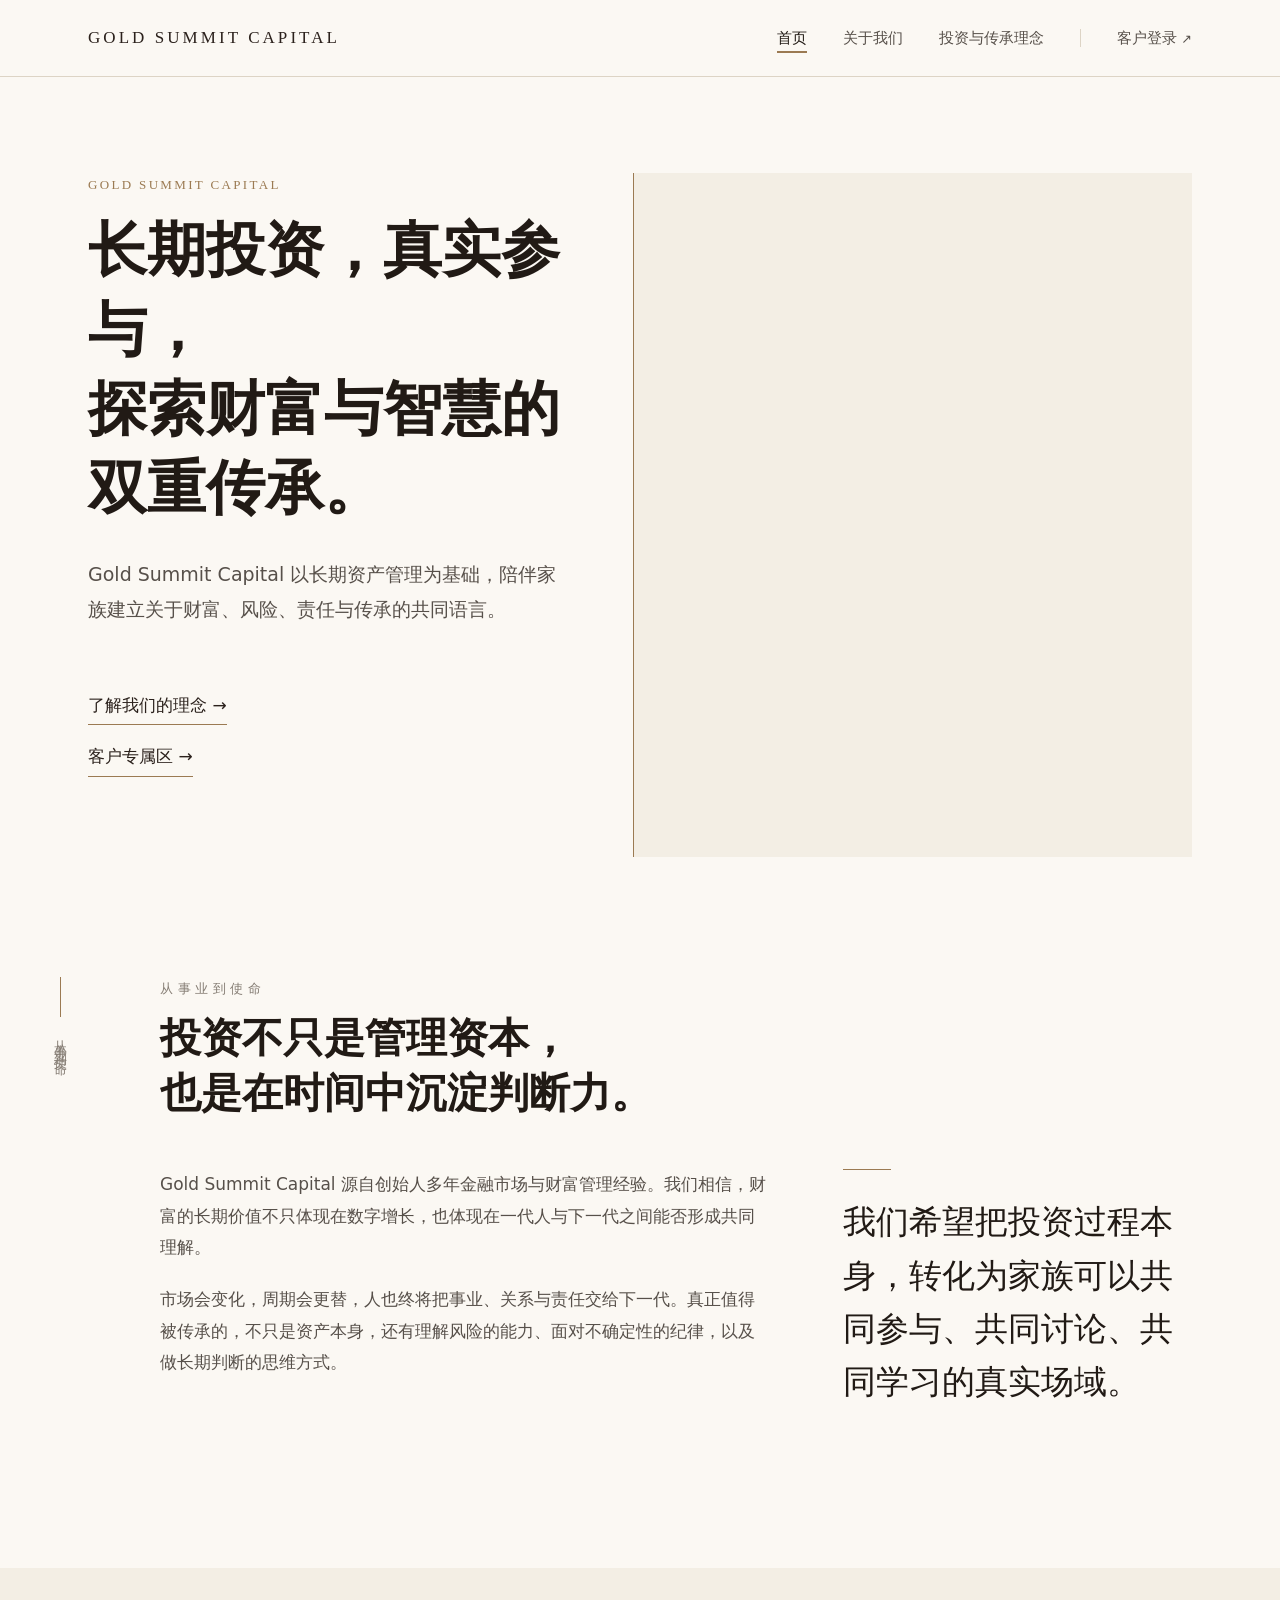
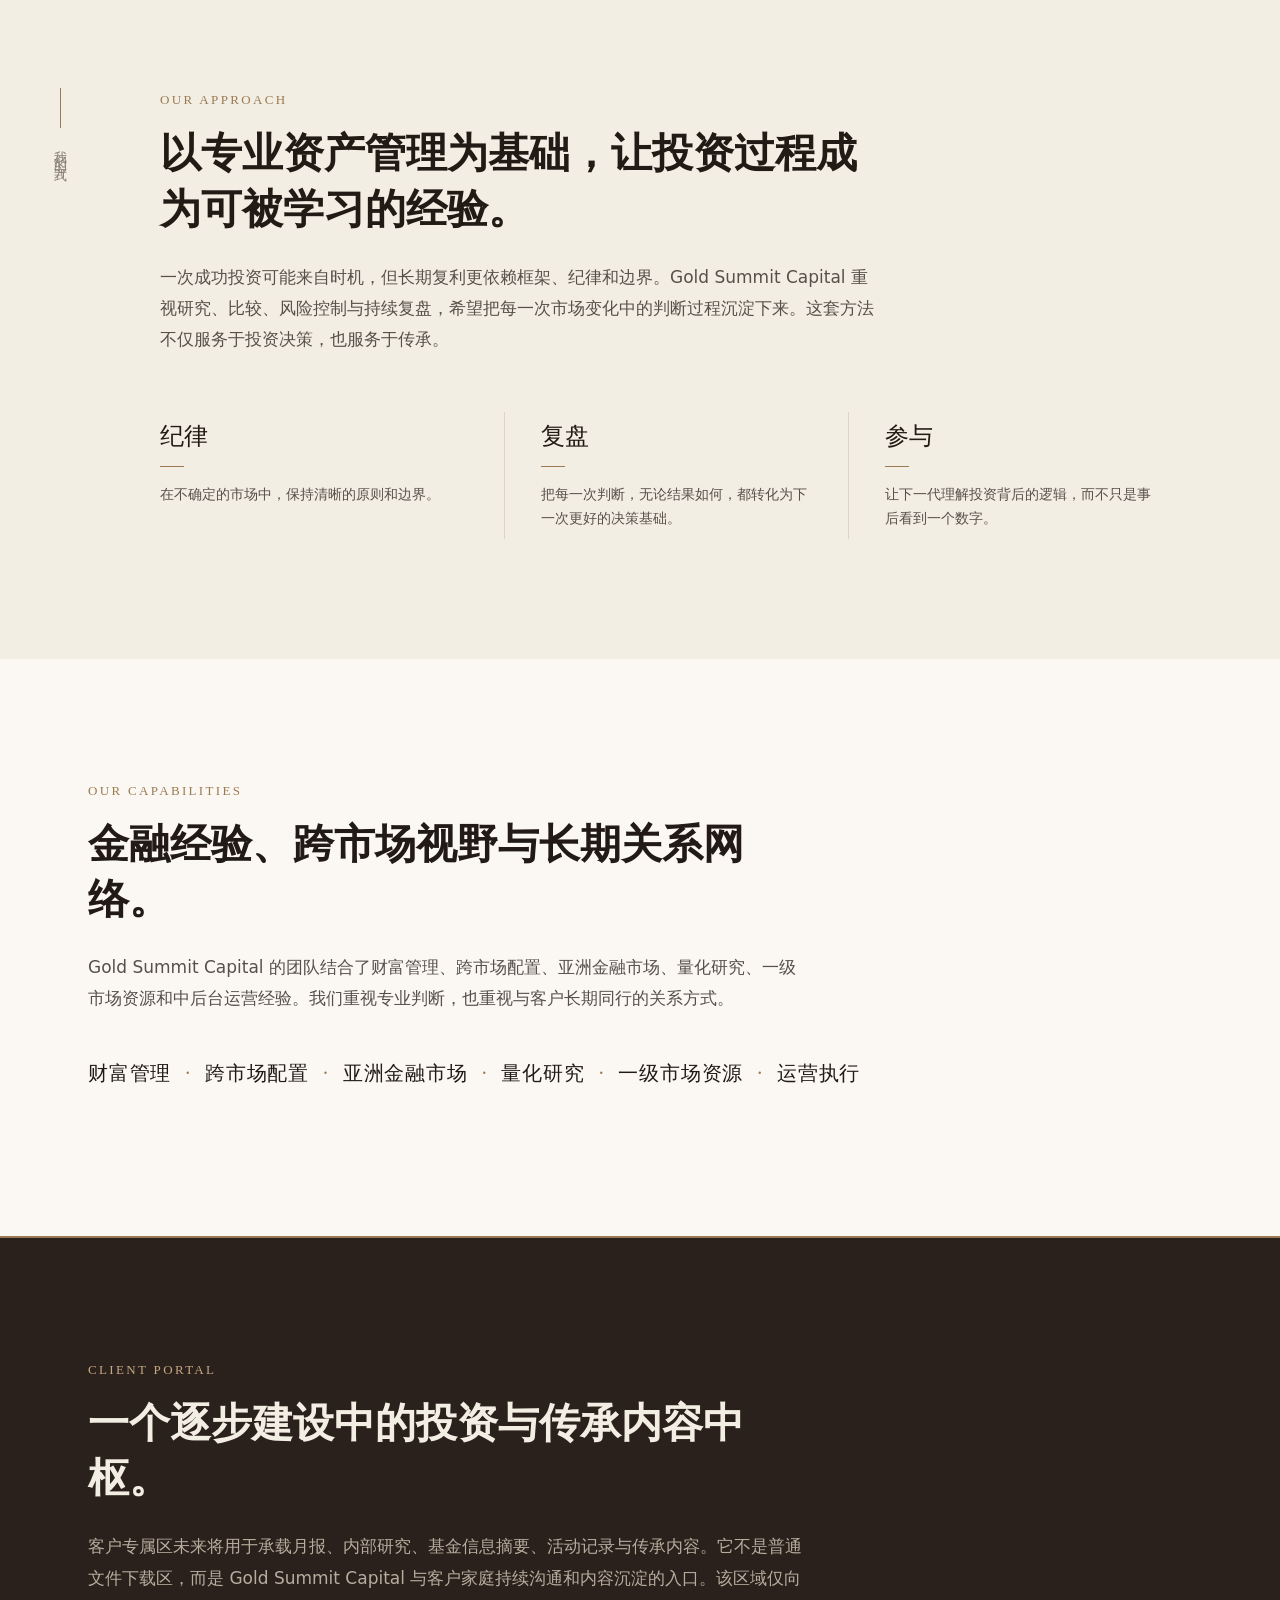
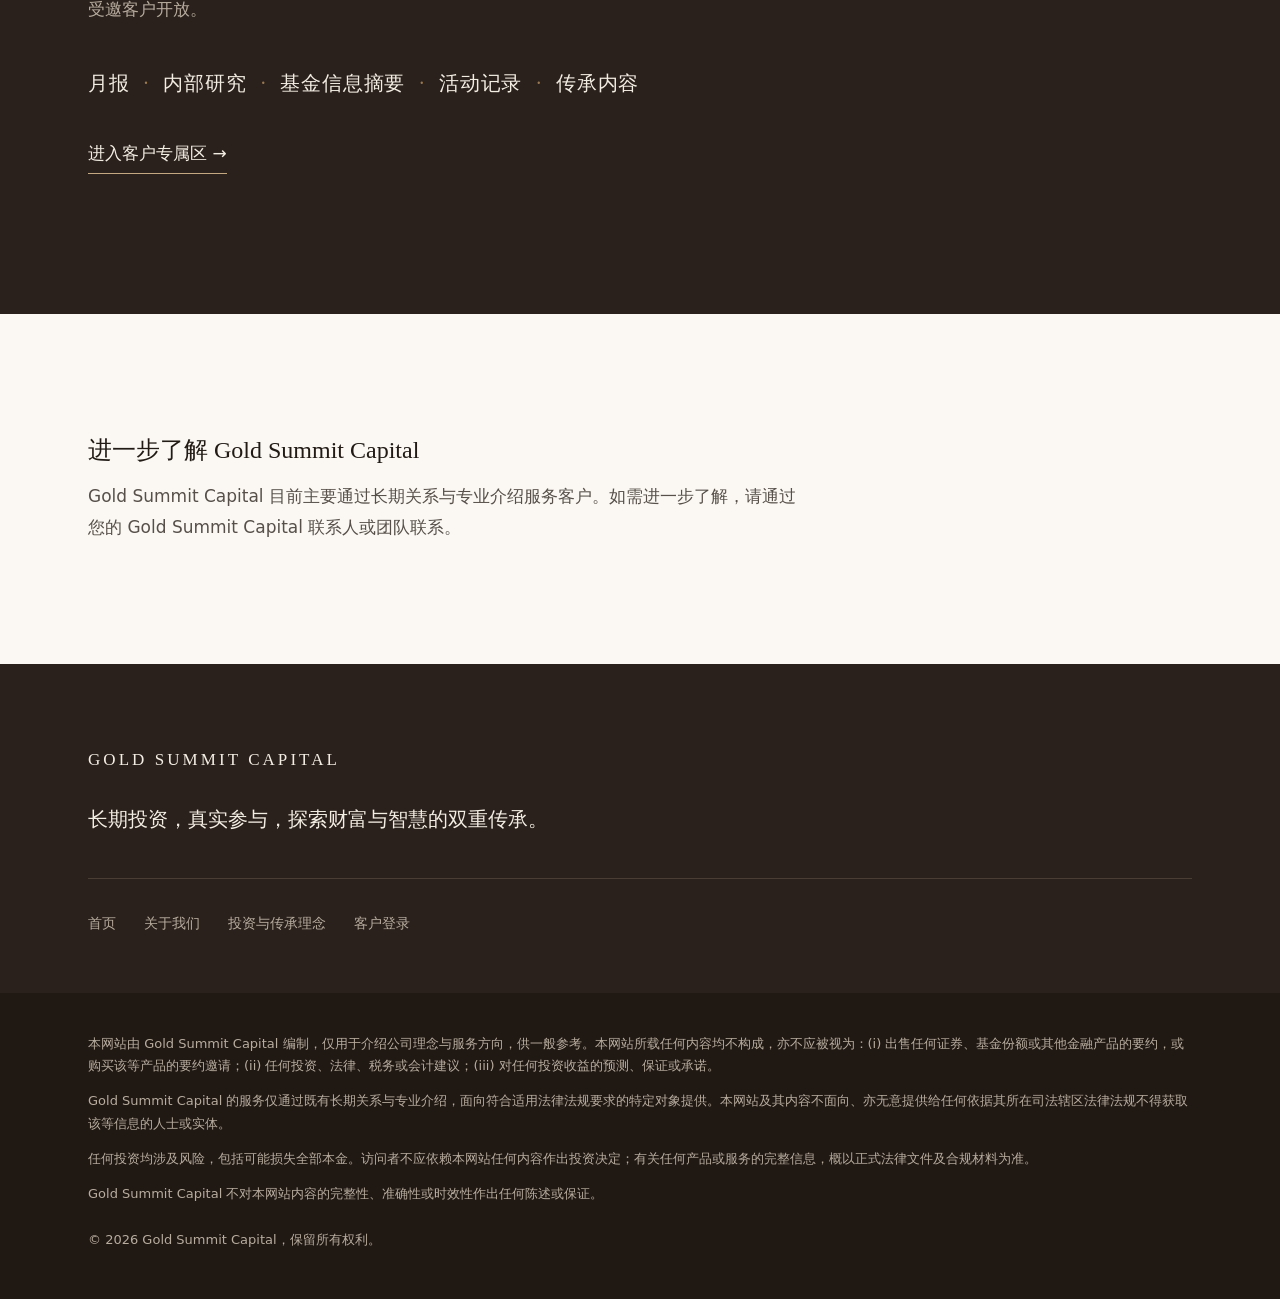
==== zh-CN/index.html @ ee424c7d "Add files via upload Website V2 per design spec" ====
<!DOCTYPE html>
<html lang="zh-CN">
<head>
<meta charset="UTF-8">
<meta name="viewport" content="width=device-width, initial-scale=1.0">
<title>Gold Summit Capital｜长期投资与代际传承</title>
<meta name="description" content="Gold Summit Capital 以长期资产管理为基础，陪伴家族建立关于财富、风险、责任与传承的共同语言。">
<link rel="stylesheet" href="../styles/main.css">
</head>
<body>
<a class="skip-link" href="#main">跳转到主要内容</a>

<header class="site-header">
  <div class="container header-inner">
    <a class="wordmark" href="./">Gold Summit Capital</a>
    <nav class="main-nav" aria-label="主导航">
      <ul>
        <li><a href="./" aria-current="page">首页</a></li>
        <li><a href="./about/">关于我们</a></li>
        <li><a href="./approach/">投资与传承理念</a></li>
        <li class="nav-sep" role="presentation" aria-hidden="true"></li>
        <li class="nav-portal"><a href="./client-portal/"><span>客户登录</span></a></li>
      </ul>
    </nav>
    <button class="menu-btn" aria-expanded="false" aria-controls="mobileNav">菜单</button>
  </div>
</header>
<nav class="mobile-nav" id="mobileNav" aria-label="移动端导航">
  <ul>
    <li><a href="./">首页</a></li>
    <li><a href="./about/">关于我们</a></li>
    <li><a href="./approach/">投资与传承理念</a></li>
    <li class="portal"><a href="./client-portal/">客户登录 ↗</a></li>
  </ul>
</nav>

<main id="main">

  <!-- Hero -->
  <section class="hero-home">
    <div class="container">
      <div class="hero-grid">
        <div class="hero-text reveal">
          <p class="eyebrow-en">Gold Summit Capital</p>
          <h1>长期投资，真实参与，<br>探索财富与智慧的<br>双重传承。</h1>
          <p class="hero-sub">Gold Summit Capital 以长期资产管理为基础，陪伴家族建立关于财富、风险、责任与传承的共同语言。</p>
          <div class="hero-ctas">
            <a class="link-cta" href="./approach/">了解我们的理念 <span class="arrow">→</span></a>
            <a class="link-cta" href="./client-portal/">客户专属区 <span class="arrow">→</span></a>
          </div>
        </div>
        <div class="hero-panel" role="presentation" aria-hidden="true"><!-- 摄影素材到位后替换为 <img>：城市建筑细节 / 暖光空间，规范第 9 节 --></div>
      </div>
    </div>
  </section>

  <!-- 为什么我们存在 -->
  <section class="section section-v">
    <span class="v-eyebrow" aria-hidden="true">从事业到使命</span>
    <div class="container">
      <div class="reveal">
        <p class="eyebrow-zh">从事业到使命</p>
        <h2 class="text-col">投资不只是管理资本，<br>也是在时间中沉淀判断力。</h2>
        <div class="split" style="margin-top:48px;">
          <div>
            <p>Gold Summit Capital 源自创始人多年金融市场与财富管理经验。我们相信，财富的长期价值不只体现在数字增长，也体现在一代人与下一代之间能否形成共同理解。</p>
            <p>市场会变化，周期会更替，人也终将把事业、关系与责任交给下一代。真正值得被传承的，不只是资产本身，还有理解风险的能力、面对不确定性的纪律，以及做长期判断的思维方式。</p>
          </div>
          <p class="pull-quote">我们希望把投资过程本身，转化为家族可以共同参与、共同讨论、共同学习的真实场域。</p>
        </div>
      </div>
    </div>
  </section>

  <!-- Our Approach -->
  <section class="section alt section-v">
    <span class="v-eyebrow" aria-hidden="true">我们的方式</span>
    <div class="container">
      <div class="reveal">
        <p class="eyebrow-en">Our Approach</p>
        <h2 class="text-col">以专业资产管理为基础，让投资过程成为可被学习的经验。</h2>
        <p class="text-col">一次成功投资可能来自时机，但长期复利更依赖框架、纪律和边界。Gold Summit Capital 重视研究、比较、风险控制与持续复盘，希望把每一次市场变化中的判断过程沉淀下来。这套方法不仅服务于投资决策，也服务于传承。</p>
        <div class="principles">
          <div>
            <h3>纪律</h3>
            <p>在不确定的市场中，保持清晰的原则和边界。</p>
          </div>
          <div>
            <h3>复盘</h3>
            <p>把每一次判断，无论结果如何，都转化为下一次更好的决策基础。</p>
          </div>
          <div>
            <h3>参与</h3>
            <p>让下一代理解投资背后的逻辑，而不只是事后看到一个数字。</p>
          </div>
        </div>
      </div>
    </div>
  </section>

  <!-- 团队能力带 -->
  <section class="section">
    <div class="container reveal">
      <p class="eyebrow-en">Our Capabilities</p>
      <h2 class="text-col">金融经验、跨市场视野与长期关系网络。</h2>
      <p class="text-col">Gold Summit Capital 的团队结合了财富管理、跨市场配置、亚洲金融市场、量化研究、一级市场资源和中后台运营经验。我们重视专业判断，也重视与客户长期同行的关系方式。</p>
      <p class="keyword-line">财富管理<span class="dot">·</span>跨市场配置<span class="dot">·</span>亚洲金融市场<span class="dot">·</span>量化研究<span class="dot">·</span>一级市场资源<span class="dot">·</span>运营执行</p>
    </div>
  </section>

  <!-- Client Portal Band -->
  <section class="section deep">
    <div class="container reveal">
      <p class="eyebrow-en">Client Portal</p>
      <h2 class="text-col">一个逐步建设中的投资与传承内容中枢。</h2>
      <p class="text-col">客户专属区未来将用于承载月报、内部研究、基金信息摘要、活动记录与传承内容。它不是普通文件下载区，而是 Gold Summit Capital 与客户家庭持续沟通和内容沉淀的入口。该区域仅向受邀客户开放。</p>
      <p class="keyword-line" style="color:var(--text-on-deep);">月报<span class="dot">·</span>内部研究<span class="dot">·</span>基金信息摘要<span class="dot">·</span>活动记录<span class="dot">·</span>传承内容</p>
      <p style="margin-top:36px;"><a class="link-cta on-deep" href="./client-portal/">进入客户专属区 <span class="arrow">→</span></a></p>
    </div>
  </section>

  <!-- 私密联系 -->
  <section class="section">
    <div class="container reveal">
      <h3>进一步了解 Gold Summit Capital</h3>
      <p class="text-col" style="margin-bottom:0;">Gold Summit Capital 目前主要通过长期关系与专业介绍服务客户。如需进一步了解，请通过您的 Gold Summit Capital 联系人或团队联系。</p>
    </div>
  </section>

</main>

<footer class="site-footer">
  <div class="footer-main">
    <div class="container">
      <span class="wordmark">Gold Summit Capital</span>
      <p class="footer-tagline">长期投资，真实参与，探索财富与智慧的双重传承。</p>
      <nav class="footer-nav" aria-label="页脚导航">
        <a href="./">首页</a>
        <a href="./about/">关于我们</a>
        <a href="./approach/">投资与传承理念</a>
        <a href="./client-portal/">客户登录</a>
      </nav>
    </div>
  </div>
  <div class="footer-legal">
    <div class="container">
      <p>本网站由 Gold Summit Capital 编制，仅用于介绍公司理念与服务方向，供一般参考。本网站所载任何内容均不构成，亦不应被视为：(i) 出售任何证券、基金份额或其他金融产品的要约，或购买该等产品的要约邀请；(ii) 任何投资、法律、税务或会计建议；(iii) 对任何投资收益的预测、保证或承诺。</p>
      <p>Gold Summit Capital 的服务仅通过既有长期关系与专业介绍，面向符合适用法律法规要求的特定对象提供。本网站及其内容不面向、亦无意提供给任何依据其所在司法辖区法律法规不得获取该等信息的人士或实体。</p>
      <p>任何投资均涉及风险，包括可能损失全部本金。访问者不应依赖本网站任何内容作出投资决定；有关任何产品或服务的完整信息，概以正式法律文件及合规材料为准。</p>
      <p>Gold Summit Capital 不对本网站内容的完整性、准确性或时效性作出任何陈述或保证。</p>
      <p class="copyright">© 2026 Gold Summit Capital，保留所有权利。</p>
    </div>
  </div>
</footer>

<script src="../scripts/main.js"></script>
</body>
</html>
---- styles/main.css ----
/* Gold Summit Capital — main.css
   依据 21_DESIGN_SPEC_V2.md 实现。所有颜色/字号/间距均来自规范 token，请勿擅自改值。 */

:root {
  --bg-page: #FBF8F3;
  --bg-alt: #F3EEE4;
  --bg-deep: #2B211C;
  --bg-deep-2: #201813;

  --text-primary: #211A15;
  --text-secondary: #57504A;
  --text-muted: #857D74;
  --text-on-deep: #F3EEE4;
  --text-on-deep-muted: #B7AC9E;

  --brand-umber: #2B211C;
  --brand-chestnut: #533B2E;
  --accent-bronze: #9B7A52;
  --accent-bronze-soft: #C4A882;

  --rule-hairline: #DDD4C5;
  --rule-on-deep: #4A3D33;

  --font-display: "Noto Serif SC", "Source Han Serif SC", "Songti SC", "SimSun", "Libre Baskerville", Georgia, serif;
  --font-latin-display: "Libre Baskerville", Georgia, "Times New Roman", serif;
  --font-body: "Noto Sans SC", "Source Han Sans SC", "PingFang SC", "Microsoft YaHei", "Source Sans 3", system-ui, sans-serif;

  --fs-h1: clamp(40px, 4.6vw, 62px);
  --fs-h2: clamp(30px, 3.2vw, 42px);
  --fs-h3: 24px;
  --fs-quote: clamp(26px, 2.6vw, 34px);
  --fs-body-lg: 19px;
  --fs-body: 17px;
  --fs-small: 14px;
  --fs-eyebrow: 13px;
  --fs-legal: 13px;

  --lh-display: 1.35;
  --lh-body: 1.85;

  --max-content: 1200px;
  --max-text: 720px;
  --max-wide: 1000px;
  --section-pad: 120px;

  --ease: cubic-bezier(0.25, 0.1, 0.25, 1);
  --dur-fast: 180ms;
  --dur-reveal: 600ms;
}

/* ── 基础 ─────────────────────────────────── */
*, *::before, *::after { box-sizing: border-box; }
html { scroll-behavior: smooth; }
body {
  margin: 0;
  background: var(--bg-page);
  color: var(--text-primary);
  font-family: var(--font-body);
  font-size: var(--fs-body);
  line-height: var(--lh-body);
  -webkit-font-smoothing: antialiased;
}
img { max-width: 100%; display: block; }
a { color: inherit; }

:focus-visible {
  outline: 2px solid var(--accent-bronze);
  outline-offset: 2px;
}

.skip-link {
  position: absolute; left: -9999px; top: 0;
  background: var(--bg-deep); color: var(--text-on-deep);
  padding: 10px 18px; z-index: 100;
}
.skip-link:focus { left: 0; }

.container { max-width: var(--max-content); margin: 0 auto; padding: 0 48px; }
.text-col { max-width: var(--max-text); }
.wide-col { max-width: var(--max-wide); margin-left: auto; margin-right: auto; }

h1, h2, h3 { font-family: var(--font-display); font-weight: 600; line-height: var(--lh-display); margin: 0 0 0.6em; }
h1 { font-size: var(--fs-h1); }
h2 { font-size: var(--fs-h2); }
h3 { font-size: var(--fs-h3); font-weight: 500; }
p { margin: 0 0 1.2em; color: var(--text-secondary); }
p.lead { font-size: var(--fs-body-lg); }

/* ── 眉标体系 ─────────────────────────────── */
.eyebrow-en {
  font-family: var(--font-latin-display);
  font-size: var(--fs-eyebrow);
  letter-spacing: 0.18em;
  text-transform: uppercase;
  color: var(--accent-bronze);
  margin: 0 0 14px;
}
.eyebrow-zh {
  font-family: var(--font-body);
  font-weight: 500;
  font-size: var(--fs-eyebrow);
  letter-spacing: 0.35em;
  color: var(--text-muted);
  margin: 0 0 10px;
}

/* 签名元素：竖排眉标（桌面） */
.section-v { position: relative; }
.v-eyebrow {
  display: none;
}
@media (min-width: 1081px) {
  .v-eyebrow {
    display: block;
    position: absolute;
    left: 48px;
    top: var(--section-pad);
    writing-mode: vertical-rl;
    font-size: var(--fs-eyebrow);
    letter-spacing: 0.35em;
    color: var(--text-muted);
    padding-top: 52px;
  }
  .v-eyebrow::before {
    content: "";
    position: absolute;
    top: 0; left: 50%;
    width: 1px; height: 40px;
    background: var(--accent-bronze);
  }
  .section-v .container { padding-left: 120px; }
}

/* ── 分隔与线 ─────────────────────────────── */
.rule-bronze { width: 64px; height: 1px; background: var(--accent-bronze); border: 0; margin: 32px 0 0; }
.rule-top { border-top: 1px solid var(--rule-hairline); }

/* ── Header ──────────────────────────────── */
.site-header {
  position: sticky; top: 0; z-index: 50;
  background: var(--bg-page);
  border-bottom: 1px solid var(--rule-hairline);
}
.header-inner {
  height: 76px;
  display: flex; align-items: center; justify-content: space-between;
}
.wordmark {
  font-family: var(--font-latin-display);
  font-size: 17px;
  letter-spacing: 0.18em;
  text-transform: uppercase;
  color: var(--brand-umber);
  text-decoration: none;
}
.main-nav ul { display: flex; align-items: center; gap: 36px; list-style: none; margin: 0; padding: 0; }
.main-nav a {
  position: relative;
  font-size: 15px; font-weight: 500;
  color: var(--text-secondary);
  text-decoration: none;
  padding: 6px 0;
  transition: color var(--dur-fast) var(--ease);
}
.main-nav a::after {
  content: "";
  position: absolute; left: 50%; bottom: 0;
  width: 0; height: 2px;
  background: var(--accent-bronze);
  transition: width var(--dur-fast) var(--ease), left var(--dur-fast) var(--ease);
}
.main-nav a:hover, .main-nav a[aria-current="page"] { color: var(--text-primary); }
.main-nav a:hover::after, .main-nav a[aria-current="page"]::after { width: 100%; left: 0; }
.nav-sep { width: 1px; height: 18px; background: var(--rule-hairline); }
.nav-portal::before { content: none; }
.nav-portal span::after { content: " ↗"; font-size: 0.85em; }

.menu-btn {
  display: none;
  background: none; border: 0;
  font: 500 15px var(--font-body);
  color: var(--text-primary);
  padding: 10px 0 10px 16px;
  cursor: pointer;
}

/* ── 移动导航 ─────────────────────────────── */
.mobile-nav {
  display: none;
  position: fixed; inset: 76px 0 0 0;
  background: var(--bg-page);
  z-index: 49;
  padding: 48px 20px;
}
.mobile-nav.open { display: block; }
.mobile-nav ul { list-style: none; margin: 0; padding: 0; }
.mobile-nav li { border-bottom: 1px solid var(--rule-hairline); }
.mobile-nav a {
  display: block;
  font-family: var(--font-display);
  font-size: 24px;
  color: var(--text-primary);
  text-decoration: none;
  padding: 20px 4px;
}
.mobile-nav li.portal { border-bottom: 0; margin-top: 24px; }
.mobile-nav li.portal a { font-family: var(--font-body); font-size: 17px; color: var(--brand-chestnut); }

/* ── CTA ─────────────────────────────────── */
.link-cta {
  display: inline-block;
  font-weight: 500;
  color: var(--brand-umber);
  text-decoration: none;
  border-bottom: 1px solid var(--accent-bronze);
  padding-bottom: 3px;
}
.link-cta .arrow { display: inline-block; transition: transform var(--dur-fast) var(--ease); }
.link-cta:hover .arrow { transform: translateX(4px); }
.link-cta.on-deep { color: var(--text-on-deep); border-bottom-color: var(--accent-bronze-soft); }

.btn-primary {
  display: inline-block;
  border: 1.5px solid var(--brand-umber);
  background: transparent;
  color: var(--brand-umber);
  font: 500 15px var(--font-body);
  padding: 14px 32px;
  text-decoration: none;
  transition: background var(--dur-fast) var(--ease), color var(--dur-fast) var(--ease);
}
.btn-primary:hover { background: var(--brand-umber); color: var(--text-on-deep); }

/* ── Section 基础 ─────────────────────────── */
.section { padding: var(--section-pad) 0; }
.section.alt { background: var(--bg-alt); }
.section.deep { background: var(--bg-deep); color: var(--text-on-deep); border-top: 2px solid var(--accent-bronze); }
.section.deep h2, .section.deep h3 { color: var(--text-on-deep); }
.section.deep p { color: var(--text-on-deep-muted); }
.section.deep .eyebrow-en { color: var(--accent-bronze-soft); }

/* ── 首页 Hero ────────────────────────────── */
.hero-home { padding: 96px 0 0; }
.hero-grid {
  display: grid;
  grid-template-columns: 45% 1fr;
  gap: 48px;
  align-items: stretch;
  min-height: 72vh;
}
.hero-text { display: flex; flex-direction: column; justify-content: center; padding-bottom: 80px; }
.hero-text h1 { margin-bottom: 28px; }
.hero-sub { font-size: var(--fs-body-lg); max-width: 480px; }
.hero-ctas { margin-top: 40px; display: flex; flex-direction: column; gap: 16px; align-items: flex-start; }
.hero-panel {
  background: var(--bg-alt);
  border-left: 1px solid var(--accent-bronze);
  min-height: 420px;
}
/* 占位面板：正式摄影素材到位后替换为 <img>，规则见 21_DESIGN_SPEC_V2 第 9 节 */

/* ── 二级页 Hero（纯文字版） ─────────────────── */
.page-hero { background: var(--bg-alt); padding: 110px 0 90px; }
.page-hero .sub { font-size: var(--fs-body-lg); max-width: 640px; }

/* ── 两栏（正文 + 重点句） ─────────────────── */
.split {
  display: grid;
  grid-template-columns: 7fr 4fr;
  gap: 72px;
  align-items: start;
}
.pull-quote {
  font-family: var(--font-display);
  font-size: var(--fs-quote);
  line-height: 1.6;
  color: var(--text-primary);
  padding-top: 26px;
  position: relative;
}
.pull-quote::before {
  content: "";
  position: absolute; top: 0; left: 0;
  width: 48px; height: 1px;
  background: var(--accent-bronze);
}

/* ── 原则列表（细线三列） ─────────────────── */
.principles {
  display: grid;
  grid-template-columns: repeat(3, 1fr);
  margin-top: 56px;
}
.principles > div { padding: 8px 36px; border-left: 1px solid var(--rule-hairline); }
.principles > div:first-child { border-left: 0; padding-left: 0; }
.principles h3 { margin-bottom: 4px; }
.principles h3::after {
  content: "";
  display: block;
  width: 24px; height: 1px;
  background: var(--accent-bronze);
  margin: 14px 0 16px;
}
.principles p { margin: 0; font-size: var(--fs-small); line-height: 1.7; }

/* ── 能力矩阵 ─────────────────────────────── */
.matrix {
  display: grid;
  grid-template-columns: repeat(3, 1fr);
  border-top: 1px solid var(--rule-hairline);
  border-left: 1px solid var(--rule-hairline);
  margin-top: 48px;
}
.matrix > div {
  padding: 36px 32px;
  border-right: 1px solid var(--rule-hairline);
  border-bottom: 1px solid var(--rule-hairline);
}
.matrix h3 { font-size: 20px; margin-bottom: 10px; }
.matrix p { margin: 0; font-size: var(--fs-small); line-height: 1.7; }

/* ── 关键词行 ─────────────────────────────── */
.keyword-line {
  font-family: var(--font-display);
  font-size: 20px;
  color: var(--text-primary);
  letter-spacing: 0.04em;
  margin-top: 40px;
}
.keyword-line .dot { color: var(--accent-bronze); padding: 0 14px; }

/* ── 概念递进 / 路径行 ─────────────────────── */
.concept-steps { margin-top: 8px; }
.concept-steps .step {
  font-family: var(--font-display);
  font-size: 22px;
  color: var(--text-primary);
  padding: 22px 0;
  border-bottom: 1px solid var(--rule-hairline);
}
.concept-steps .step:last-child { border-bottom: 0; }
.concept-steps .step .to { color: var(--accent-bronze); margin-right: 14px; font-size: 18px; }

/* ── 对照结构 ─────────────────────────────── */
.contrast { margin-top: 48px; border-top: 1px solid var(--rule-hairline); }
.contrast .row {
  display: grid;
  grid-template-columns: 160px 1fr;
  gap: 32px;
  padding: 26px 0;
  border-bottom: 1px solid var(--rule-hairline);
  align-items: baseline;
}
.contrast .label { font-size: var(--fs-small); font-weight: 500; color: var(--text-muted); letter-spacing: 0.2em; }
.contrast .value { font-family: var(--font-display); font-size: 21px; color: var(--text-primary); }

/* ── 纵向内容列表（client portal） ────────────── */
.stack-list { margin-top: 40px; border-top: 1px solid var(--rule-hairline); }
.stack-list .item { padding: 34px 0; border-bottom: 1px solid var(--rule-hairline); }
.stack-list h3 { margin-bottom: 8px; }
.stack-list p { margin: 0; }

/* ── MHB / 深色引语带 ─────────────────────── */
.mhb-phrase {
  font-family: var(--font-latin-display);
  font-size: clamp(28px, 3.4vw, 44px);
  letter-spacing: 0.06em;
  color: var(--text-on-deep);
  margin-bottom: 28px;
}

/* ── 页脚 ─────────────────────────────────── */
.site-footer { background: var(--bg-deep); color: var(--text-on-deep); }
.footer-main { padding: 80px 0 56px; }
.footer-main .wordmark { color: var(--text-on-deep); }
.footer-tagline {
  font-family: var(--font-display);
  font-size: 20px;
  color: var(--text-on-deep);
  margin: 26px 0 40px;
}
.footer-nav { display: flex; flex-wrap: wrap; gap: 28px; padding-top: 32px; border-top: 1px solid var(--rule-on-deep); }
.footer-nav a { font-size: var(--fs-small); color: var(--text-on-deep-muted); text-decoration: none; }
.footer-nav a:hover { color: var(--text-on-deep); }
.footer-legal { background: var(--bg-deep-2); padding: 40px 0 48px; }
.footer-legal p { font-size: var(--fs-legal); line-height: 1.7; color: var(--text-on-deep-muted); margin-bottom: 1em; }
.footer-legal .copyright { margin-top: 24px; margin-bottom: 0; }

/* ── 滚动显现 ─────────────────────────────── */
.reveal { opacity: 0; transform: translateY(16px); transition: opacity var(--dur-reveal) var(--ease), transform var(--dur-reveal) var(--ease); }
.reveal.in { opacity: 1; transform: none; }
@media (prefers-reduced-motion: reduce) {
  html { scroll-behavior: auto; }
  .reveal { opacity: 1; transform: none; transition: none; }
  .link-cta .arrow, .main-nav a::after, .btn-primary { transition: none; }
}

/* ── 响应式 ──────────────────────────────── */
@media (max-width: 1080px) {
  .main-nav { display: none; }
  .menu-btn { display: block; }
}
@media (max-width: 767px) {
  :root { --section-pad: 64px; }
  .container { padding: 0 20px; }
  .hero-home { padding-top: 56px; }
  .hero-grid { grid-template-columns: 1fr; min-height: 0; }
  .hero-text { padding-bottom: 0; }
  .hero-panel { min-height: 44vh; margin-bottom: 0; border-left: 0; border-top: 1px solid var(--accent-bronze); }
  .split { grid-template-columns: 1fr; gap: 40px; }
  .principles { grid-template-columns: 1fr; margin-top: 40px; }
  .principles > div { border-left: 0; border-top: 1px solid var(--rule-hairline); padding: 24px 0; }
  .principles > div:first-child { border-top: 0; padding-top: 0; }
  .matrix { grid-template-columns: 1fr; }
  .contrast .row { grid-template-columns: 1fr; gap: 8px; }
  .section.deep { padding: 48px 0; }
  .page-hero { padding: 72px 0 56px; }
  .keyword-line { font-size: 17px; }
  .keyword-line .dot { padding: 0 8px; }
}
@media (min-width: 768px) and (max-width: 1080px) {
  .principles > div { padding: 8px 24px; }
}
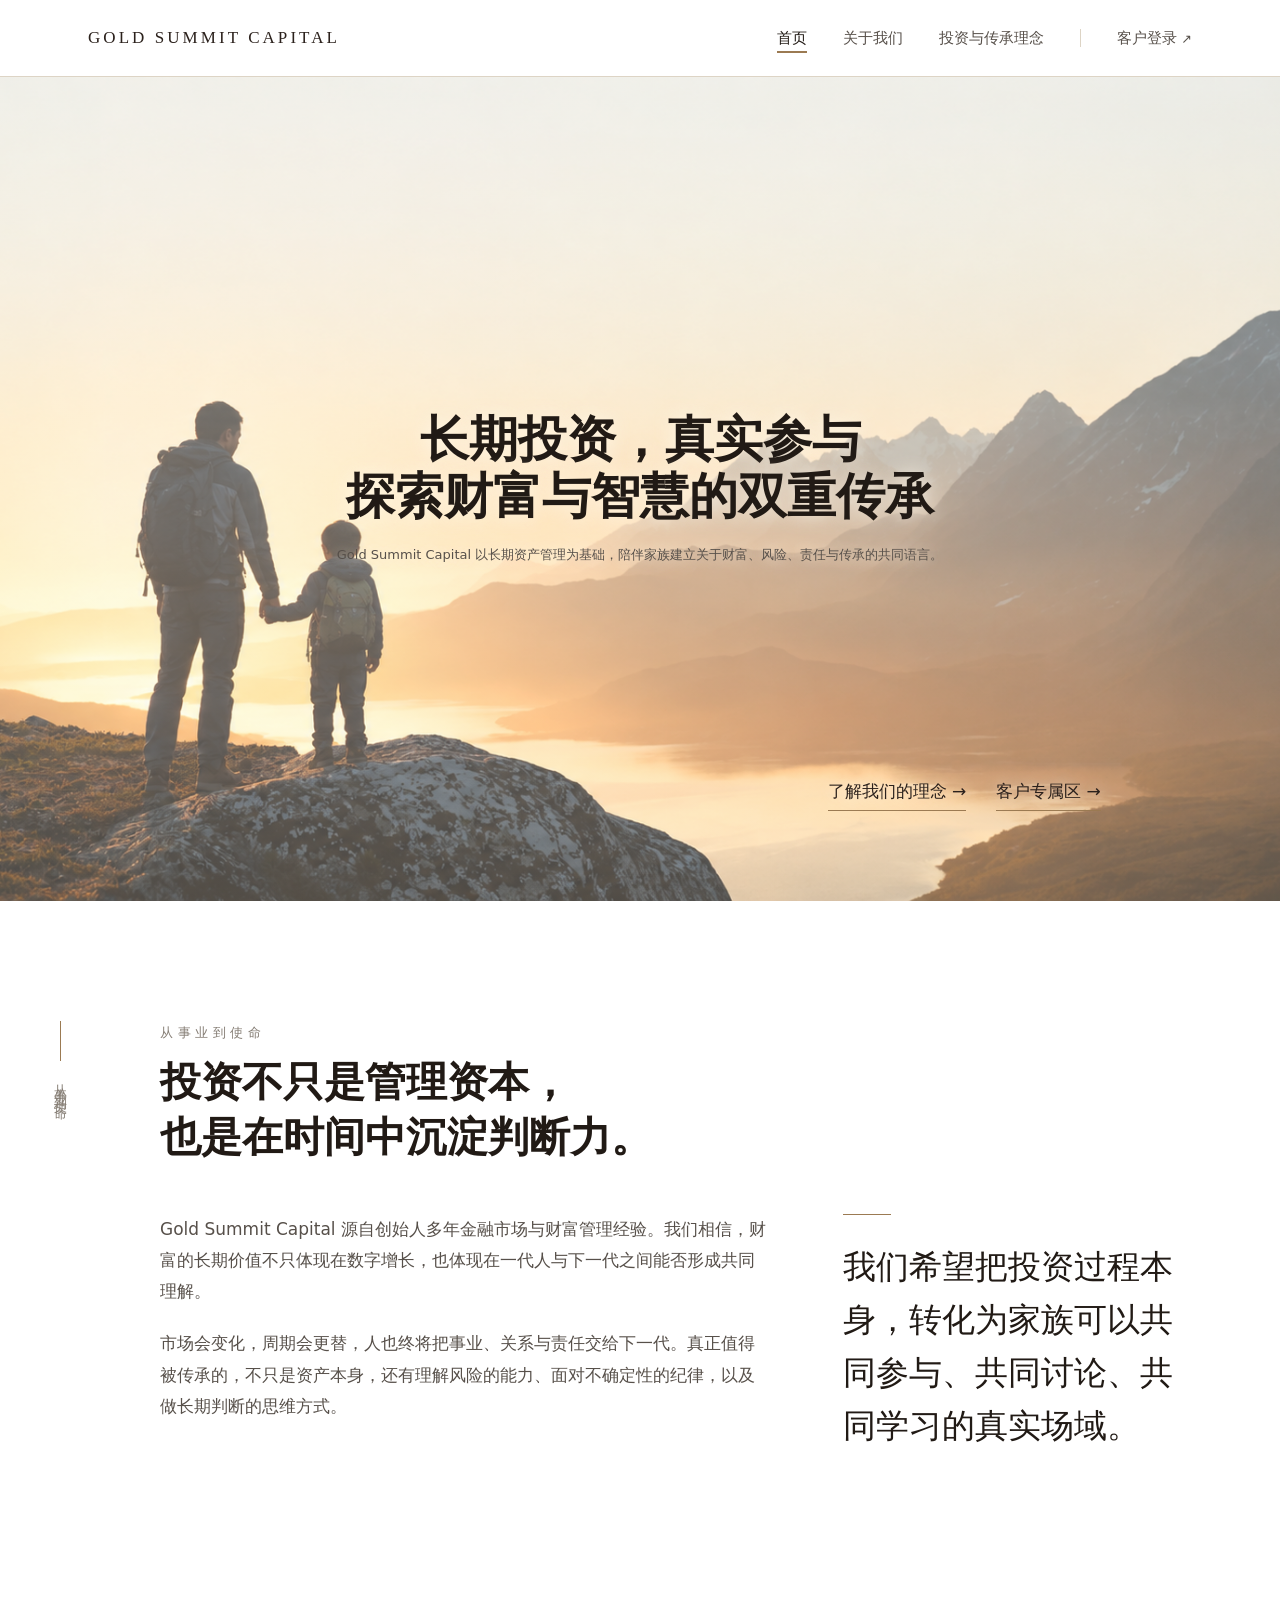
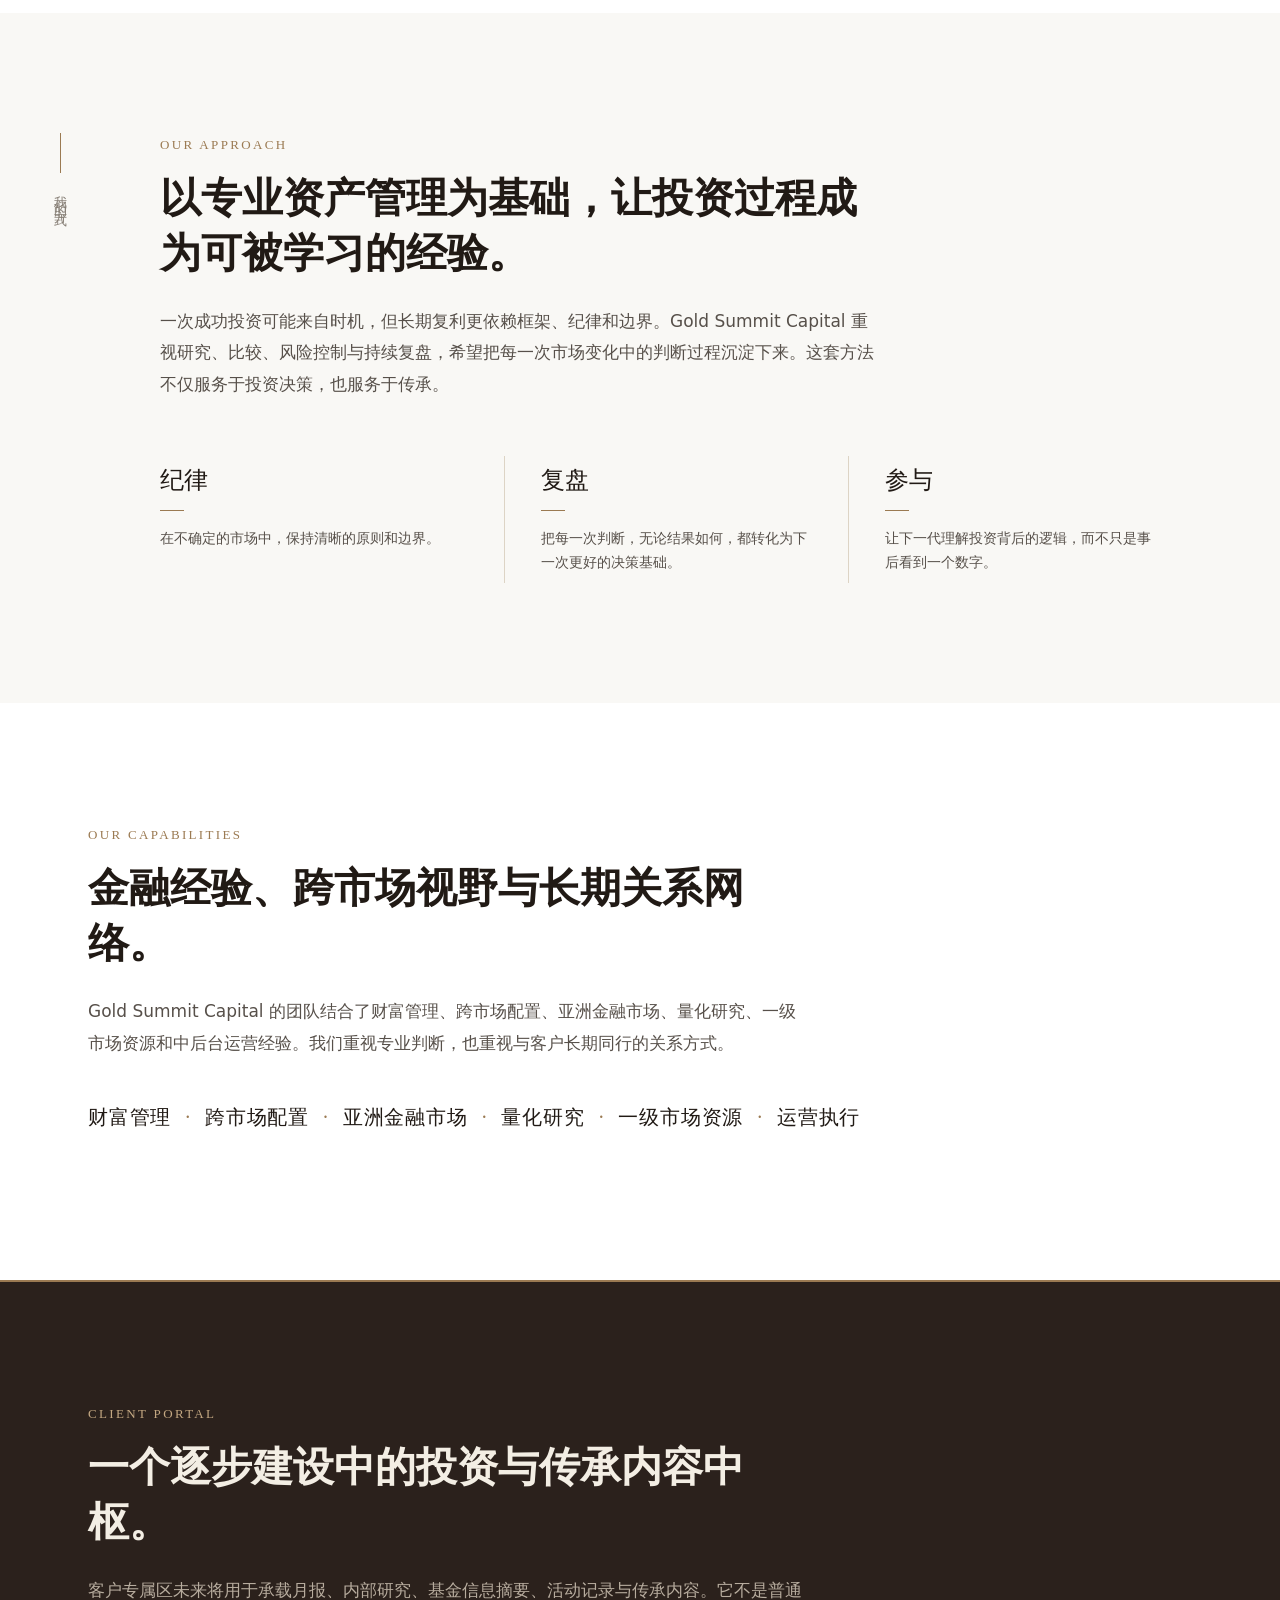
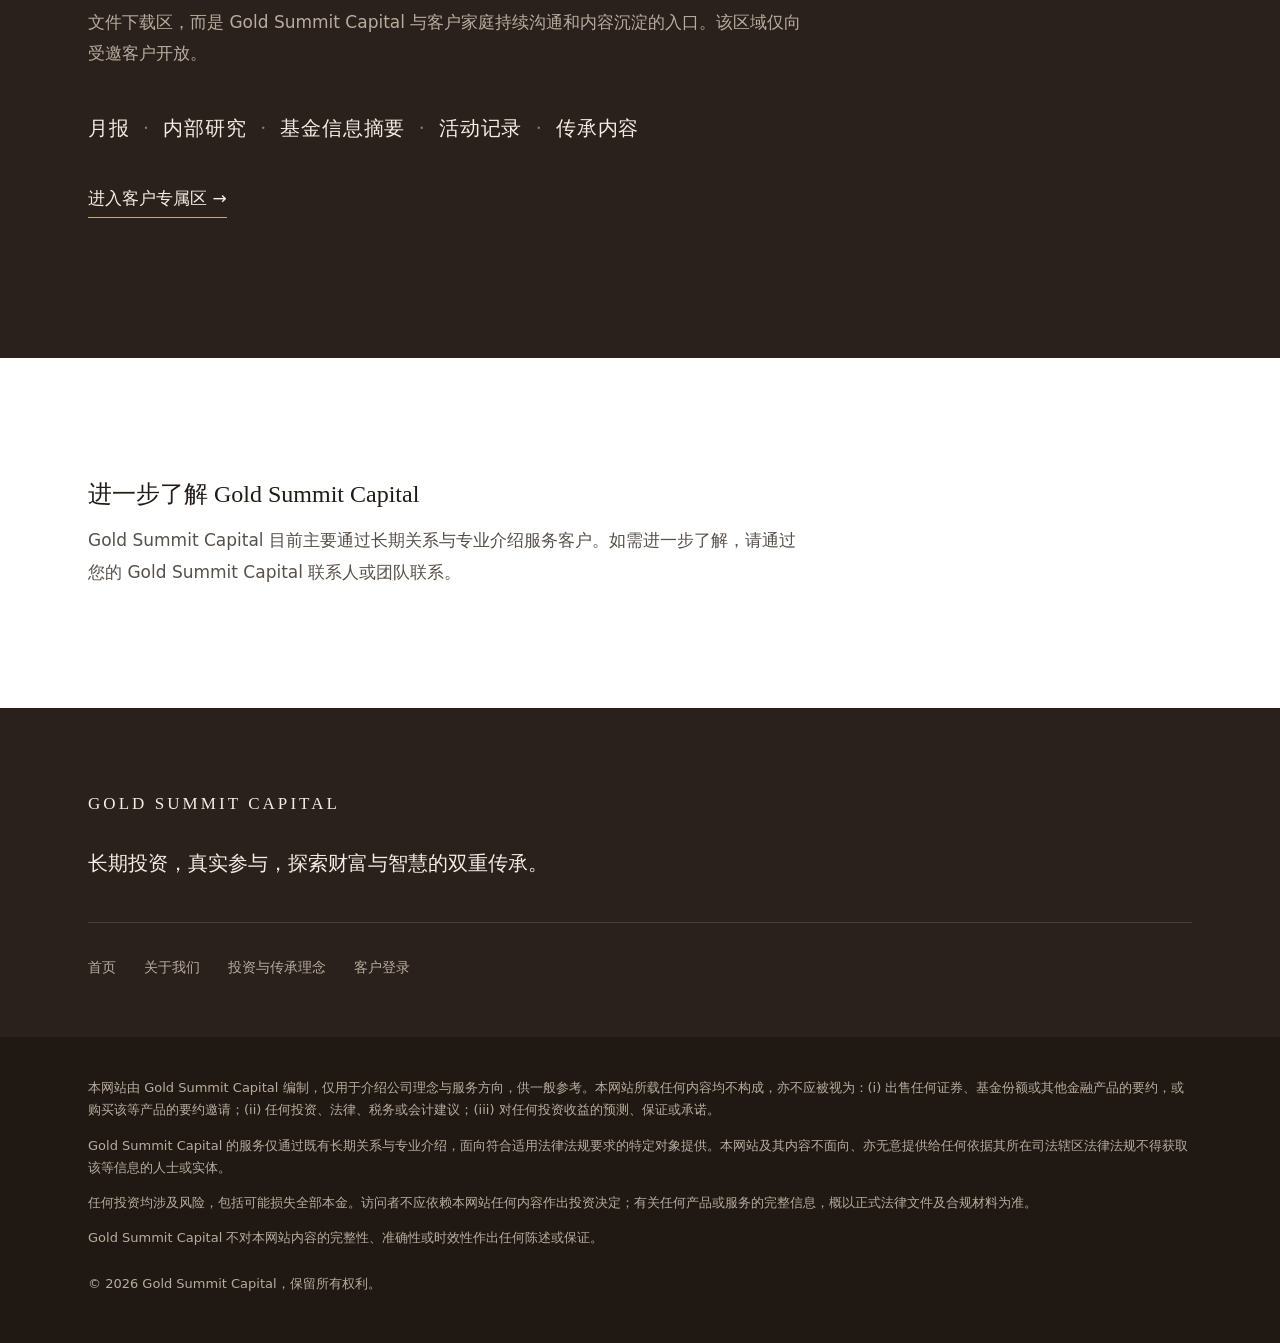
==== commit 36b0e51a: "Update homepage hero image and layout" ====
--- a/zh-CN/index.html
+++ b/zh-CN/index.html
@@ -41,15 +41,13 @@
     <div class="container">
       <div class="hero-grid">
         <div class="hero-text reveal">
-          <p class="eyebrow-en">Gold Summit Capital</p>
-          <h1>长期投资，真实参与，<br>探索财富与智慧的<br>双重传承。</h1>
+          <h1>长期投资，真实参与<br>探索财富与智慧的双重传承</h1>
           <p class="hero-sub">Gold Summit Capital 以长期资产管理为基础，陪伴家族建立关于财富、风险、责任与传承的共同语言。</p>
           <div class="hero-ctas">
             <a class="link-cta" href="./approach/">了解我们的理念 <span class="arrow">→</span></a>
             <a class="link-cta" href="./client-portal/">客户专属区 <span class="arrow">→</span></a>
           </div>
         </div>
-        <div class="hero-panel" role="presentation" aria-hidden="true"><!-- 摄影素材到位后替换为 <img>：城市建筑细节 / 暖光空间，规范第 9 节 --></div>
       </div>
     </div>
   </section>
--- a/styles/main.css
+++ b/styles/main.css
@@ -2,8 +2,8 @@
    依据 21_DESIGN_SPEC_V2.md 实现。所有颜色/字号/间距均来自规范 token，请勿擅自改值。 */
 
 :root {
-  --bg-page: #FBF8F3;
-  --bg-alt: #F3EEE4;
+  --bg-page: #FFFFFF;
+  --bg-alt: #F9F8F5;
   --bg-deep: #2B211C;
   --bg-deep-2: #201813;
 
@@ -240,24 +240,70 @@
 .section.deep .eyebrow-en { color: var(--accent-bronze-soft); }
 
 /* ── 首页 Hero ────────────────────────────── */
-.hero-home { padding: 96px 0 0; }
+.hero-home {
+  position: relative;
+  overflow: hidden;
+  min-height: calc(100vh - 76px);
+  padding: 0;
+  display: flex;
+  align-items: center;
+  background:
+    linear-gradient(rgba(255, 255, 255, .44), rgba(255, 255, 255, .26)),
+    url("../assets/home-hero-family-mountain.png") center center / cover no-repeat;
+}
+.hero-home .container {
+  position: static;
+  width: 100%;
+  max-width: none;
+  padding-left: clamp(24px, 7vw, 96px);
+  padding-right: clamp(24px, 7vw, 96px);
+}
 .hero-grid {
-  display: grid;
-  grid-template-columns: 45% 1fr;
-  gap: 48px;
-  align-items: stretch;
-  min-height: 72vh;
-}
-.hero-text { display: flex; flex-direction: column; justify-content: center; padding-bottom: 80px; }
-.hero-text h1 { margin-bottom: 28px; }
-.hero-sub { font-size: var(--fs-body-lg); max-width: 480px; }
-.hero-ctas { margin-top: 40px; display: flex; flex-direction: column; gap: 16px; align-items: flex-start; }
-.hero-panel {
-  background: var(--bg-alt);
-  border-left: 1px solid var(--accent-bronze);
-  min-height: 420px;
-}
-/* 占位面板：正式摄影素材到位后替换为 <img>，规则见 21_DESIGN_SPEC_V2 第 9 节 */
+  position: static;
+  display: flex;
+  align-items: center;
+  justify-content: center;
+  min-height: calc(100vh - 76px);
+  width: 100%;
+}
+.hero-text {
+  position: static;
+  width: min(960px, 84vw);
+  max-width: 960px;
+  margin: 0 auto;
+  padding: 0;
+  text-align: center;
+}
+.hero-text h1 {
+  margin: 0 auto 18px;
+  font-size: clamp(34px, 3.85vw, 56px);
+  line-height: 1.16;
+  letter-spacing: 0;
+  text-shadow: 0 1px 18px rgba(255, 250, 238, .8);
+}
+.hero-sub {
+  width: min(900px, 88vw);
+  max-width: 900px;
+  margin: 0 auto;
+  font-size: clamp(13px, .92vw, 15px);
+  line-height: 1.85;
+  white-space: nowrap;
+  text-shadow: 0 1px 14px rgba(255, 250, 238, .84);
+}
+.hero-ctas {
+  position: absolute;
+  right: clamp(96px, 14vw, 210px);
+  bottom: clamp(58px, 10vh, 104px);
+  margin: 0;
+  display: flex;
+  flex-direction: row;
+  gap: 30px;
+  align-items: center;
+  justify-content: flex-end;
+  z-index: 3;
+}
+.hero-home .link-cta { text-shadow: 0 1px 14px rgba(255, 250, 238, .9); }
+.hero-panel { display: none; }
 
 /* ── 二级页 Hero（纯文字版） ─────────────────── */
 .page-hero { background: var(--bg-alt); padding: 110px 0 90px; }
@@ -360,6 +406,243 @@
 .stack-list h3 { margin-bottom: 8px; }
 .stack-list p { margin: 0; }
 
+/* ── 客户资料库 V1 ───────────────────────────── */
+.portal-app code {
+  font-family: ui-monospace, SFMono-Regular, Consolas, "Liberation Mono", monospace;
+  font-size: 0.92em;
+  color: var(--brand-chestnut);
+}
+.portal-grid {
+  display: grid;
+  grid-template-columns: minmax(0, 7fr) minmax(300px, 3fr);
+  gap: 56px;
+  align-items: start;
+}
+.portal-panel,
+.portal-aside,
+.report-card {
+  border-top: 1px solid var(--rule-hairline);
+  padding-top: 32px;
+}
+.portal-aside {
+  color: var(--text-secondary);
+}
+.portal-aside h3 {
+  font-size: 20px;
+  margin-bottom: 14px;
+}
+.portal-checklist {
+  margin: 18px 0 0;
+  padding: 0;
+  list-style: none;
+}
+.portal-checklist li {
+  border-bottom: 1px solid var(--rule-hairline);
+  padding: 12px 0;
+  color: var(--text-secondary);
+  font-size: var(--fs-small);
+}
+.portal-form {
+  display: grid;
+  gap: 18px;
+  max-width: 680px;
+  margin-top: 28px;
+}
+.portal-form label {
+  display: block;
+  font-size: var(--fs-small);
+  font-weight: 500;
+  color: var(--text-primary);
+}
+.portal-form input,
+.portal-form textarea {
+  width: 100%;
+  border: 1px solid var(--rule-hairline);
+  background: var(--bg-page);
+  color: var(--text-primary);
+  font: 400 16px var(--font-body);
+  padding: 13px 14px;
+  border-radius: 0;
+}
+.portal-form input:focus,
+.portal-form textarea:focus {
+  border-color: var(--accent-bronze);
+  outline: 1px solid var(--accent-bronze);
+}
+.portal-button,
+.portal-download {
+  display: inline-flex;
+  align-items: center;
+  justify-content: center;
+  min-height: 44px;
+  border: 1px solid var(--brand-umber);
+  background: var(--brand-umber);
+  color: var(--text-on-deep);
+  font: 500 15px var(--font-body);
+  text-decoration: none;
+  padding: 10px 18px;
+  cursor: pointer;
+}
+.portal-button:hover,
+.portal-download:hover {
+  background: var(--brand-chestnut);
+  border-color: var(--brand-chestnut);
+}
+.portal-button:disabled,
+.portal-download:disabled {
+  cursor: not-allowed;
+  opacity: 0.45;
+}
+.portal-button--secondary {
+  background: transparent;
+  color: var(--brand-umber);
+  border-color: var(--accent-bronze);
+}
+.portal-button--secondary:hover {
+  background: var(--bg-alt);
+  color: var(--brand-umber);
+}
+.portal-button--ghost {
+  background: transparent;
+  color: var(--text-secondary);
+  border-color: var(--rule-hairline);
+}
+.portal-button--ghost:hover {
+  background: var(--bg-alt);
+  color: var(--text-primary);
+  border-color: var(--rule-hairline);
+}
+.portal-note {
+  font-size: var(--fs-small);
+  color: var(--text-muted);
+  margin-top: 14px;
+}
+.portal-status {
+  border-left: 3px solid var(--accent-bronze);
+  background: var(--bg-alt);
+  color: var(--text-primary);
+  padding: 14px 18px;
+  margin-bottom: 32px;
+}
+.portal-status[data-tone="success"] { border-left-color: #59724f; }
+.portal-status[data-tone="error"] { border-left-color: #8f4338; }
+.portal-toolbar {
+  display: flex;
+  align-items: end;
+  justify-content: space-between;
+  gap: 32px;
+  border-bottom: 1px solid var(--rule-hairline);
+  padding-bottom: 32px;
+  margin-bottom: 28px;
+}
+.portal-toolbar h2 {
+  margin-bottom: 0;
+}
+.portal-toolbar-actions {
+  display: flex;
+  gap: 12px;
+  flex-wrap: wrap;
+  justify-content: flex-end;
+}
+.portal-toolbar--compact {
+  margin-top: 72px;
+}
+.portal-filter {
+  display: flex;
+  align-items: center;
+  justify-content: space-between;
+  gap: 24px;
+  color: var(--text-muted);
+  font-size: var(--fs-small);
+  margin-bottom: 22px;
+}
+.portal-filter a {
+  color: var(--brand-chestnut);
+  text-decoration: none;
+  border-bottom: 1px solid var(--accent-bronze);
+  padding-bottom: 2px;
+}
+.report-list {
+  display: grid;
+  gap: 22px;
+}
+.report-card {
+  padding-bottom: 28px;
+}
+.report-card h3 {
+  margin-bottom: 10px;
+}
+.report-card p {
+  max-width: 760px;
+}
+.report-card__meta {
+  display: flex;
+  gap: 18px;
+  flex-wrap: wrap;
+  color: var(--text-muted);
+  font-size: var(--fs-small);
+  margin-bottom: 12px;
+}
+.report-card__actions {
+  display: flex;
+  gap: 12px;
+  flex-wrap: wrap;
+  margin-top: 22px;
+}
+.portal-download {
+  background: transparent;
+  color: var(--brand-umber);
+  border-color: var(--accent-bronze);
+}
+.portal-download:hover {
+  background: var(--bg-alt);
+  color: var(--brand-umber);
+  border-color: var(--accent-bronze);
+}
+.portal-loading,
+.portal-empty {
+  border-top: 1px solid var(--rule-hairline);
+  padding: 30px 0;
+  color: var(--text-muted);
+}
+.form-grid,
+.file-grid {
+  display: grid;
+  grid-template-columns: repeat(2, minmax(0, 1fr));
+  gap: 18px;
+}
+.file-grid {
+  grid-template-columns: repeat(3, minmax(0, 1fr));
+}
+.portal-checkbox {
+  display: flex !important;
+  align-items: center;
+  gap: 10px;
+  color: var(--text-secondary) !important;
+}
+.portal-checkbox input {
+  width: auto;
+}
+.language-row {
+  display: flex;
+  gap: 10px;
+  flex-wrap: wrap;
+  margin-top: 20px;
+}
+.language-badge {
+  border: 1px solid var(--rule-hairline);
+  color: var(--text-muted);
+  font-size: var(--fs-small);
+  padding: 6px 10px;
+}
+.language-badge.ready {
+  border-color: var(--accent-bronze);
+  color: var(--brand-chestnut);
+}
+.admin-list-section {
+  margin-top: 24px;
+}
+
 /* ── MHB / 深色引语带 ─────────────────────── */
 .mhb-phrase {
   font-family: var(--font-latin-display);
@@ -403,16 +686,30 @@
 @media (max-width: 767px) {
   :root { --section-pad: 64px; }
   .container { padding: 0 20px; }
-  .hero-home { padding-top: 56px; }
-  .hero-grid { grid-template-columns: 1fr; min-height: 0; }
-  .hero-text { padding-bottom: 0; }
-  .hero-panel { min-height: 44vh; margin-bottom: 0; border-left: 0; border-top: 1px solid var(--accent-bronze); }
+  .hero-home { min-height: calc(100vh - 68px); background-position: 38% center; }
+  .hero-grid { min-height: calc(100vh - 68px); }
+  .hero-text { width: min(100%, 92vw); }
+  .hero-text h1 { font-size: 32px; }
+  .hero-sub { font-size: 14px; white-space: normal; }
+  .hero-ctas { right: 28px; bottom: 42px; gap: 16px; }
   .split { grid-template-columns: 1fr; gap: 40px; }
   .principles { grid-template-columns: 1fr; margin-top: 40px; }
   .principles > div { border-left: 0; border-top: 1px solid var(--rule-hairline); padding: 24px 0; }
   .principles > div:first-child { border-top: 0; padding-top: 0; }
   .matrix { grid-template-columns: 1fr; }
   .contrast .row { grid-template-columns: 1fr; gap: 8px; }
+  .portal-grid,
+  .form-grid,
+  .file-grid {
+    grid-template-columns: 1fr;
+  }
+  .portal-toolbar {
+    align-items: start;
+    flex-direction: column;
+  }
+  .portal-toolbar-actions {
+    justify-content: flex-start;
+  }
   .section.deep { padding: 48px 0; }
   .page-hero { padding: 72px 0 56px; }
   .keyword-line { font-size: 17px; }
